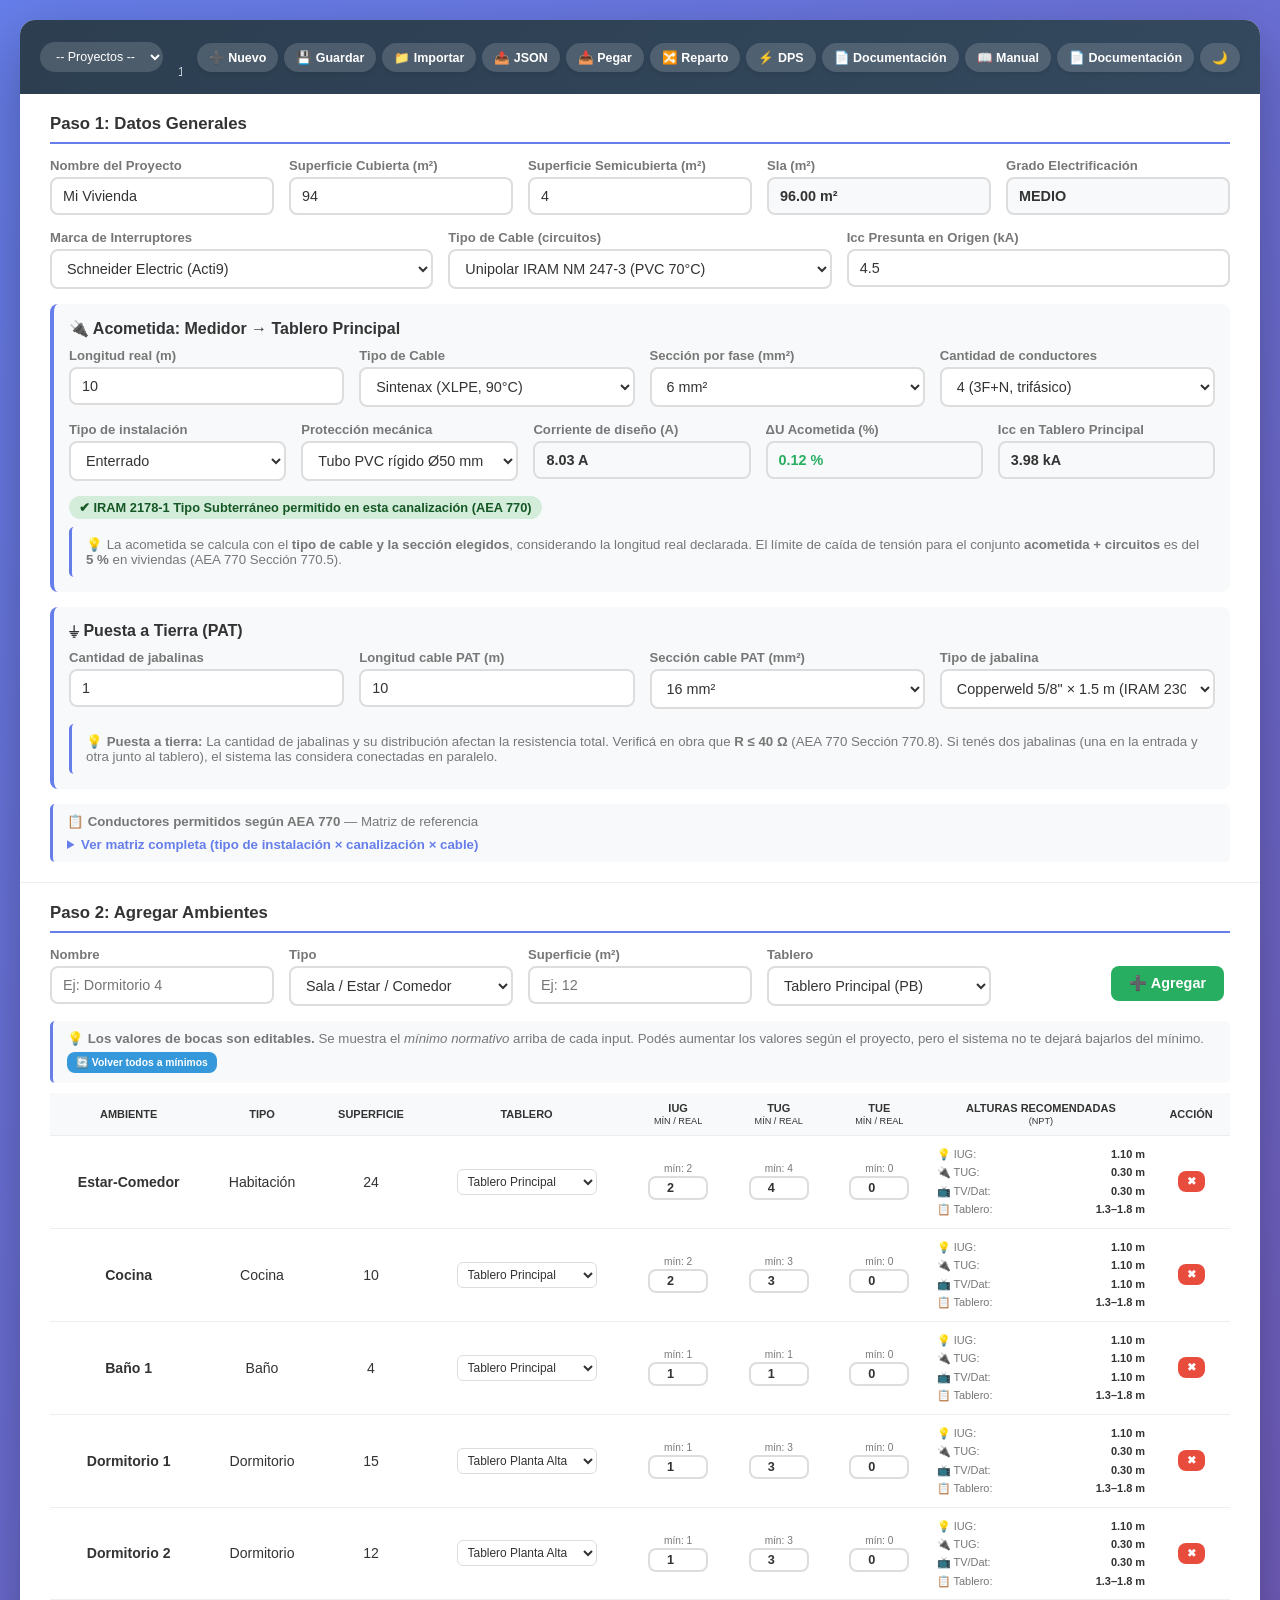
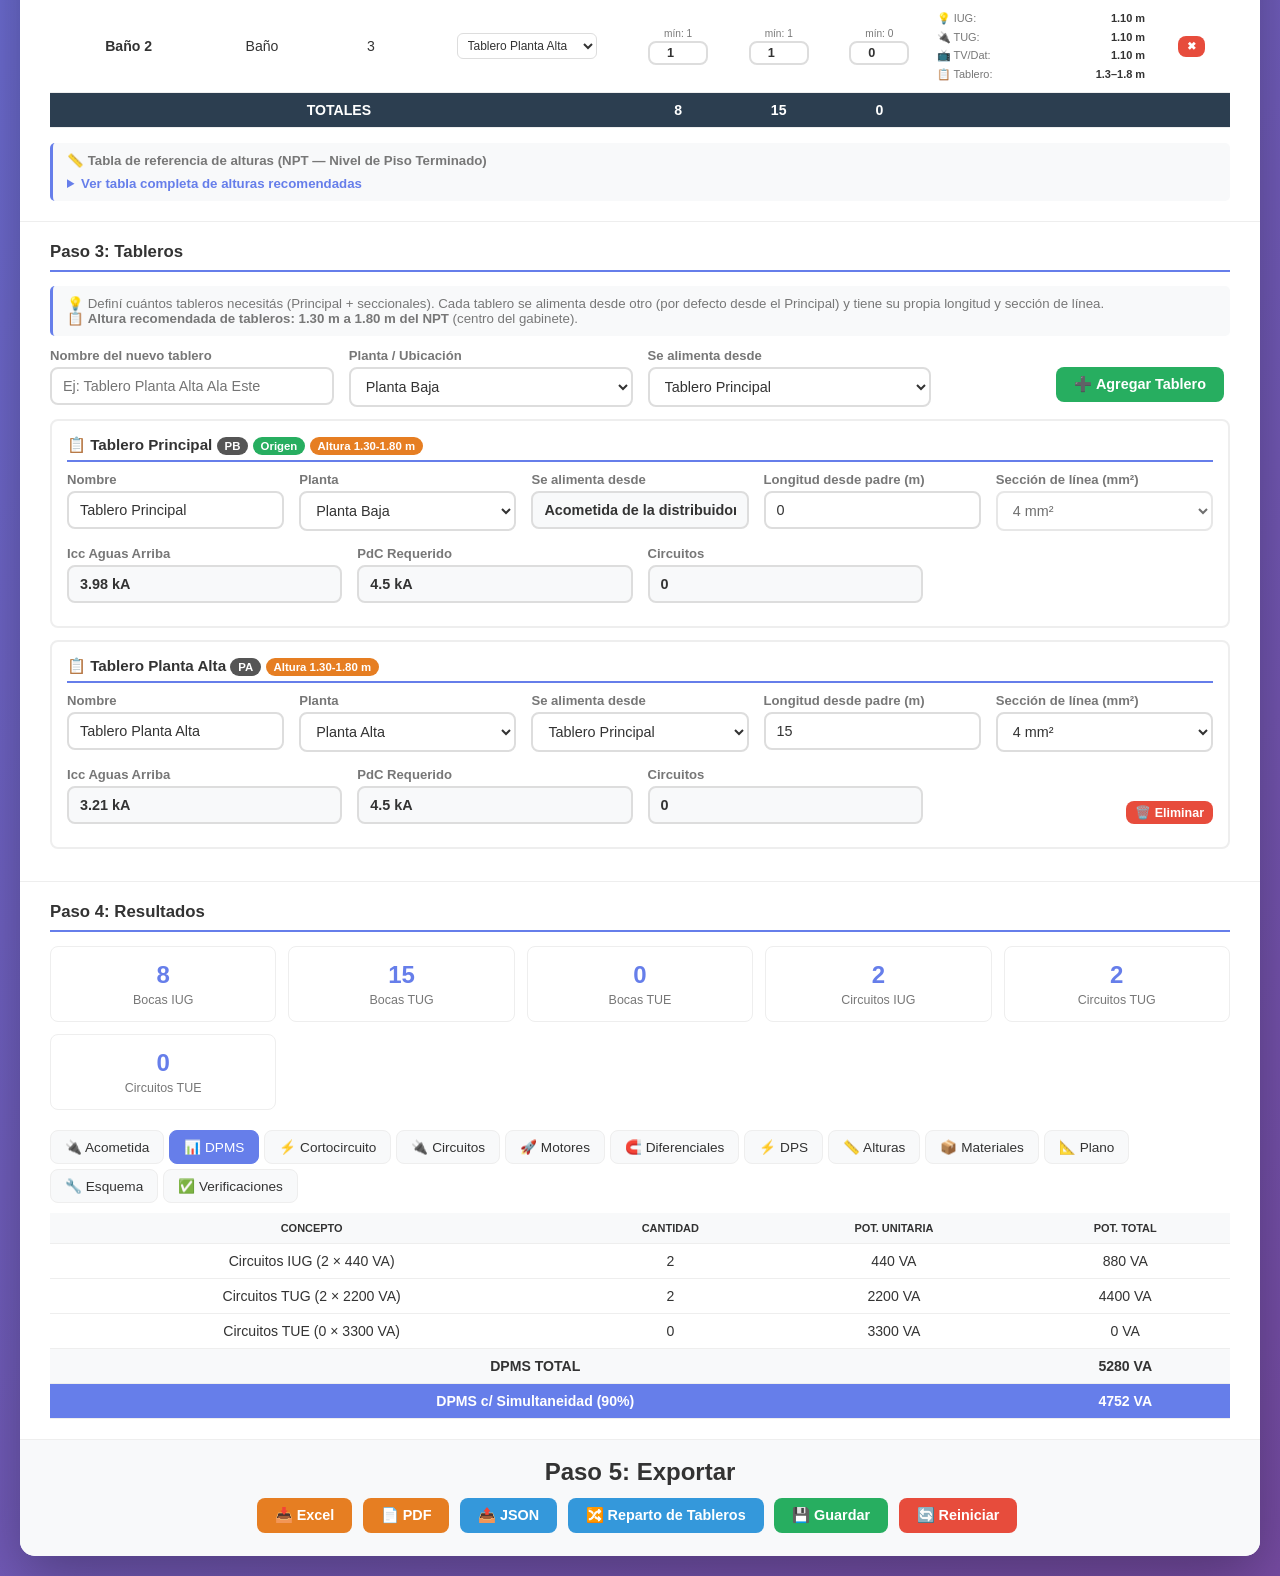
==== documentacion.html @ 88bc4b2a "Add files via upload" ====
<!DOCTYPE html>
<html lang="es">
<head>
<meta charset="UTF-8">
<meta name="viewport" content="width=device-width, initial-scale=1.0">
<title>Módulo de Documentación - AEA 770</title>

<link rel="manifest" href="manifest.json">
<link rel="icon" type="image/png" sizes="192x192" href="icons/icon-192.png">
<link rel="icon" type="image/png" sizes="512x512" href="icons/icon-512.png">
<link rel="apple-touch-icon" href="icons/icon-192.png">
<meta name="theme-color" content="#667eea">
<meta name="apple-mobile-web-app-capable" content="yes">
<meta name="apple-mobile-web-app-status-bar-style" content="black-translucent">
<meta name="apple-mobile-web-app-title" content="AEA 770">

<!-- CSS separado -->
<link rel="stylesheet" href="css/base.css">
<link rel="stylesheet" href="css/dps.css">
<link rel="stylesheet" href="css/documentacion.css">

<!-- Librerías LOCALES -->
<script src="libs/jspdf.umd.min.js"></script>
<script src="libs/jspdf.plugin.autotable.min.js"></script>
<script src="libs/xlsx.full.min.js"></script>
</head>
<body>
    <div class="container">
        <header>
            <h1>📄 Módulo de Documentación (AEA 770 Anexo A)</h1>
            <div class="header-actions">
                <button onclick="toggleTema()">🌙 Tema</button>
                <button onclick="volverAlDiseno()">← Volver al Diseño</button>
            </div>
        </header>

        <div class="content" id="mainContent">
            <!-- Contenido generado por JS -->
        </div>
    </div>

    <script src="js/documentacion.js"></script>
</body>
</html>
---- css/base.css ----
/* ============================================================
   BASE.CSS - Estilos compartidos por toda la Suite AEA 770
   ============================================================ */

/* --- Variables de color (tema claro) --- */
:root {
    --bg-gradient: linear-gradient(135deg, #667eea 0%, #764ba2 100%);
    --card-bg: #ffffff;
    --card-header: linear-gradient(135deg, #2c3e50 0%, #34495e 100%);
    --text: #333;
    --text-light: #777;
    --border: #eee;
    --input-bg: #fff;
    --input-border: #ddd;
    --table-header: #f8f9fa;
    --table-hover: #f8f9fa;
    --accent: #667eea;
    --accent-dark: #5568d3;
    --ok: #d4edda;
    --ok-text: #155724;
    --ok-border: #27ae60;
    --warn: #fff3cd;
    --warn-text: #856404;
    --warn-border: #f39c12;
    --error: #f8d7da;
    --error-text: #721c24;
    --error-border: #e74c3c;
    --info: #d1ecf1;
    --info-text: #0c5460;
}

/* --- Variables de color (tema oscuro) --- */
body.dark {
    --bg-gradient: linear-gradient(135deg, #1a1a2e 0%, #16213e 100%);
    --card-bg: #1e1e2e;
    --card-header: linear-gradient(135deg, #0f0f1a 0%, #1a1a2e 100%);
    --text: #e0e0e0;
    --text-light: #aaa;
    --border: #333;
    --input-bg: #2a2a3e;
    --input-border: #444;
    --table-header: #2a2a3e;
    --table-hover: #2f2f45;
    --accent: #7b8ff0;
    --accent-dark: #667eea;
    --ok: #1e3a2e;
    --ok-text: #a8e6c4;
    --warn: #3d2f10;
    --warn-text: #f7d488;
    --error: #3d1a1f;
    --error-text: #f5a5ad;
    --info: #102a35;
    --info-text: #a8e0ec;
}

/* --- Reset --- */
* {
    box-sizing: border-box;
    margin: 0;
    padding: 0;
    transition: background-color 0.3s, color 0.3s;
}

/* --- Tipografía base --- */
body {
    font-family: 'Segoe UI', Tahoma, Geneva, Verdana, sans-serif;
    background: var(--bg-gradient);
    min-height: 100vh;
    padding: 20px;
    color: var(--text);
}

/* --- Contenedor principal --- */
.container {
    max-width: 1500px;
    margin: 0 auto;
    background: var(--card-bg);
    border-radius: 15px;
    box-shadow: 0 20px 60px rgba(0,0,0,0.3);
    overflow: hidden;
}

/* --- Header --- */
header {
    background: var(--card-header);
    color: white;
    padding: 15px 20px;
    display: grid;
    grid-template-columns: auto 1fr auto;
    gap: 15px;
    align-items: center;
}
.header-left { display: flex; align-items: center; gap: 10px; }
.header-center { text-align: center; min-width: 0; }
.header-center h1 { font-size: 1.4em; margin-bottom: 3px; white-space: nowrap; overflow: hidden; text-overflow: ellipsis; }
.header-center p { font-size: 0.78em; opacity: 0.8; white-space: nowrap; overflow: hidden; text-overflow: ellipsis; }
.header-right { display: flex; gap: 6px; flex-wrap: wrap; justify-content: flex-end; align-items: center; }
.header-right button {
    background: rgba(255,255,255,0.15);
    border: none; color: white;
    padding: 7px 12px; border-radius: 18px;
    cursor: pointer; font-size: 0.78em;
    margin: 0; white-space: nowrap; width: auto;
    box-shadow: 0 2px 4px rgba(0,0,0,0.1);
    transition: transform 0.2s, background 0.3s;
}
.header-right button:hover { background: rgba(255,255,255,0.3); transform: translateY(-2px); }

/* --- Controles de formulario --- */
label { display: block; font-weight: 600; margin-bottom: 4px; color: var(--text-light); font-size: 0.82em; }
input, select, textarea {
    width: 100%; padding: 9px 11px;
    border: 2px solid var(--input-border);
    border-radius: 8px; font-size: 0.9em;
    background: var(--input-bg); color: var(--text);
}
input:focus, select:focus, textarea:focus { outline: none; border-color: var(--accent); }
input[readonly] { background: var(--table-header); font-weight: 700; }

/* --- Botones --- */
button {
    background: var(--accent); color: white;
    border: none; padding: 9px 18px;
    border-radius: 8px; font-size: 0.9em;
    font-weight: 600; cursor: pointer;
    margin-right: 6px; margin-bottom: 5px;
}
button:hover { background: var(--accent-dark); }
button.danger { background: #e74c3c; }
button.danger:hover { background: #c0392b; }
button.success { background: #27ae60; }
button.success:hover { background: #229954; }
button.export { background: #e67e22; }
button.export:hover { background: #d35400; }
button.info { background: #3498db; }
button.info:hover { background: #2980b9; }
button.small { padding: 4px 9px; font-size: 0.78em; margin: 0; }

/* --- Tablas --- */
table { width: 100%; border-collapse: collapse; margin-top: 10px; font-size: 0.88em; }
th, td { padding: 9px 7px; text-align: center; border-bottom: 1px solid var(--border); }
th { background: var(--table-header); color: var(--text); font-weight: 700; font-size: 0.78em; text-transform: uppercase; }
tr:hover { background: var(--table-hover); }

/* --- Badges --- */
.badge { display: inline-block; padding: 4px 10px; border-radius: 20px; font-size: 0.8em; font-weight: 700; }
.badge.ok { background: var(--ok); color: var(--ok-text); }
.badge.warn { background: var(--warn); color: var(--warn-text); }
.badge.error { background: var(--error); color: var(--error-text); }
.badge.info { background: var(--info); color: var(--info-text); }

/* --- Tarjetas y stats --- */
.result-card { background: var(--table-header); border-left: 4px solid var(--accent); padding: 15px; border-radius: 8px; margin-bottom: 15px; }
.result-card h3 { color: var(--text); font-size: 1em; margin-bottom: 10px; }
.grid-2 { display: grid; grid-template-columns: repeat(auto-fit, minmax(190px, 1fr)); gap: 12px; }
.stat { background: var(--card-bg); padding: 14px; border-radius: 8px; text-align: center; border: 1px solid var(--border); }
.stat .value { font-size: 1.5em; font-weight: 700; color: var(--accent); }
.stat .label { font-size: 0.78em; color: var(--text-light); margin-top: 4px; }

/* --- Acciones --- */
.actions { padding: 18px 30px; background: var(--table-header); text-align: center; }
.empty-msg { text-align: center; color: var(--text-light); padding: 20px; font-style: italic; }

/* --- Info tip --- */
.info-tip { background: var(--table-header); border-left: 3px solid var(--accent); padding: 10px 14px; border-radius: 5px; font-size: 0.83em; margin-top: 10px; color: var(--text-light); }

/* --- Marca badge --- */
.marca-badge { display: inline-block; padding: 3px 8px; border-radius: 12px; font-size: 0.75em; font-weight: 700; background: var(--accent); color: white; }

/* --- Modal --- */
.modal { display: none; position: fixed; top: 0; left: 0; width: 100%; height: 100%; background: rgba(0,0,0,0.7); z-index: 1000; justify-content: center; align-items: center; }
.modal.active { display: flex; }
.modal-content { background: var(--card-bg); color: var(--text); padding: 25px; border-radius: 12px; max-width: 700px; width: 90%; max-height: 85vh; overflow-y: auto; }
.modal-content h3 { margin-bottom: 15px; }
.modal-content textarea { width: 100%; height: 200px; padding: 10px; font-family: monospace; font-size: 0.8em; background: var(--input-bg); color: var(--text); border: 2px solid var(--input-border); border-radius: 8px; }

/* --- Tabs --- */
.tabs { display: flex; gap: 5px; margin-bottom: 10px; flex-wrap: wrap; }
.tab { padding: 8px 14px; background: var(--table-header); border: 1px solid var(--border); border-radius: 8px; cursor: pointer; font-size: 0.85em; color: var(--text); }
.tab.active { background: var(--accent); color: white; border-color: var(--accent); }
.tab-content { display: none; }
.tab-content.active { display: block; }

/* --- Toast --- */
.toast { position: fixed; bottom: 20px; right: 20px; background: #2c3e50; color: white; padding: 12px 20px; border-radius: 8px; font-size: 0.9em; z-index: 2000; box-shadow: 0 4px 12px rgba(0,0,0,0.3); }

/* --- Responsive --- */
@media (max-width: 900px) {
    header { grid-template-columns: 1fr; text-align: center; }
    .header-left, .header-center, .header-right { justify-content: center; }
    .header-center h1 { white-space: normal; }
    .header-center p { white-space: normal; }
    .header-right { flex-wrap: wrap; }
}
@media (max-width: 700px) {
    .form-row { flex-direction: column; }
    header h1 { font-size: 1.2em; }
    .stat .value { font-size: 1.2em; }
}
---- css/dps.css ----
/* ============================================================
   DPS.CSS - Estilos específicos del módulo de DPS
   ============================================================ */

/* --- Contenedor (más chico que el de la suite principal) --- */
.container {
    max-width: 1100px;
    margin: 20px auto;
    background: var(--card-bg);
    border-radius: 12px;
    box-shadow: 0 8px 30px rgba(0,0,0,0.1);
    overflow: hidden;
}

/* --- Header del DPS (más simple que el de la suite) --- */
header {
    background: var(--card-header);
    color: white;
    padding: 20px 30px;
    display: flex;
    justify-content: space-between;
    align-items: center;
    flex-wrap: wrap;
    gap: 10px;
}
header h1 { font-size: 1.5em; }
header .header-actions { display: flex; gap: 10px; flex-wrap: wrap; }
header button {
    background: rgba(255,255,255,0.15);
    color: white; border: none;
    padding: 8px 16px; border-radius: 8px;
    cursor: pointer; font-weight: 600;
    font-size: 0.9em;
}
header button:hover { background: rgba(255,255,255,0.3); }

/* --- Contenido principal --- */
.content { padding: 30px; }
.content h2 {
    font-size: 1.2em;
    border-bottom: 2px solid var(--accent);
    padding-bottom: 10px;
    margin-bottom: 20px;
    margin-top: 25px;
}
.content h2:first-child { margin-top: 0; }

/* --- Grid de formulario --- */
.form-grid {
    display: grid;
    grid-template-columns: repeat(auto-fit, minmax(280px, 1fr));
    gap: 15px;
    margin-bottom: 15px;
}

/* --- Result box (con estilos propios del DPS) --- */
.result-box {
    margin-top: 20px;
    padding: 20px;
    border-radius: 8px;
    border-left: 5px solid;
    line-height: 1.6;
}
.result-box.ok { background: var(--ok); border-color: var(--ok-border); color: var(--ok-text); }
.result-box.warn { background: var(--warn); border-color: var(--warn-border); color: var(--warn-text); }
.result-box.error { background: var(--error); border-color: var(--error-border); color: var(--error-text); }
.result-box h3 { margin-bottom: 10px; font-size: 1.1em; }
.result-box ul { margin-left: 20px; margin-top: 8px; }
.result-box li { margin-bottom: 5px; }

/* --- Tabla (más específica del DPS) --- */
table {
    width: 100%;
    border-collapse: collapse;
    margin-top: 15px;
    font-size: 0.9em;
}
th, td {
    padding: 10px 8px;
    text-align: left;
    border-bottom: 1px solid var(--border);
}
th {
    background: var(--accent);
    color: white;
    font-weight: 600;
    font-size: 0.85em;
    text-transform: uppercase;
}
tr:hover { background: var(--bg); }

/* --- Badges (más específicos del DPS) --- */
.badge {
    display: inline-block;
    padding: 3px 10px;
    border-radius: 12px;
    font-size: 0.8em;
    font-weight: 700;
}
.badge.ok { background: var(--ok); color: var(--ok-text); }
.badge.warn { background: var(--warn); color: var(--warn-text); }
.badge.error { background: var(--error); color: var(--error-text); }
.badge.info { background: var(--info); color: var(--info-text); }

/* --- Actions (barra inferior de botones) --- */
.actions {
    margin-top: 30px;
    padding-top: 20px;
    border-top: 2px solid var(--border);
    text-align: right;
    display: flex;
    justify-content: space-between;
    flex-wrap: wrap;
    gap: 10px;
}
.actions button {
    background: var(--accent);
    color: white;
    border: none;
    padding: 12px 24px;
    border-radius: 8px;
    cursor: pointer;
    font-weight: 600;
    font-size: 1em;
}
.actions button:hover { background: var(--accent-dark); }
.actions button.success { background: #27ae60; }
.actions button.success:hover { background: #229954; }
.actions .actions-right { display: flex; gap: 10px; flex-wrap: wrap; }

/* --- Stat grid (tarjetas de estadísticas) --- */
.stat-grid {
    display: grid;
    grid-template-columns: repeat(auto-fit, minmax(160px, 1fr));
    gap: 12px;
    margin: 15px 0;
}
.stat {
    background: var(--bg);
    padding: 15px;
    border-radius: 8px;
    text-align: center;
    border: 1px solid var(--border);
}
.stat .value {
    font-size: 1.6em;
    font-weight: 700;
    color: var(--accent);
}
.stat .label {
    font-size: 0.8em;
    color: var(--text-light);
    margin-top: 4px;
}

/* --- Card (contenedor de notas) --- */
.card {
    background: var(--bg);
    border: 1px solid var(--border);
    border-radius: 8px;
    padding: 15px;
    margin-top: 15px;
}
.card h4 {
    margin-bottom: 10px;
    color: var(--text);
    font-size: 1em;
}
/* Alias para compatibilidad con dps.css y reparto.css */
:root {
    --bg: var(--table-header);
    --card: var(--card-bg);
    --header: var(--card-header);
}
body.dark {
    --bg: var(--table-header);
    --card: var(--card-bg);
    --header: var(--card-header);
}
---- css/documentacion.css ----
/* ============================================================
   DOCUMENTACION.CSS - Estilos del Módulo de Documentación
   ============================================================ */

.container {
    max-width: 1200px;
    margin: 20px auto;
    background: var(--card-bg);
    border-radius: 12px;
    box-shadow: 0 8px 30px rgba(0,0,0,0.1);
    overflow: hidden;
}

header {
    background: var(--card-header);
    color: white;
    padding: 20px 30px;
    display: flex;
    justify-content: space-between;
    align-items: center;
    flex-wrap: wrap;
    gap: 10px;
}
header h1 { font-size: 1.4em; }
header .header-actions { display: flex; gap: 10px; flex-wrap: wrap; }
header button {
    background: rgba(255,255,255,0.15);
    color: white; border: none;
    padding: 8px 16px; border-radius: 8px;
    cursor: pointer; font-weight: 600;
    font-size: 0.9em;
}
header button:hover { background: rgba(255,255,255,0.3); }

.content { padding: 30px; }

/* Documentos listados */
.doc-list { display: grid; gap: 15px; margin-top: 15px; }
.doc-item {
    background: var(--table-header);
    border-left: 4px solid var(--accent);
    padding: 15px 20px;
    border-radius: 8px;
    display: flex;
    justify-content: space-between;
    align-items: center;
    flex-wrap: wrap;
    gap: 10px;
}
.doc-item h4 {
    margin: 0 0 4px;
    color: var(--text);
    font-size: 1em;
}
.doc-item p {
    margin: 0;
    color: var(--text-light);
    font-size: 0.85em;
}
.doc-item .doc-info { flex: 1; min-width: 250px; }

/* Preview de la memoria técnica */
.memoria-preview {
    background: var(--input-bg);
    border: 1px solid var(--border);
    border-radius: 8px;
    padding: 20px;
    max-height: 400px;
    overflow-y: auto;
    font-size: 0.9em;
    line-height: 1.6;
    white-space: pre-wrap;
    font-family: 'Courier New', monospace;
    color: var(--text);
    margin-top: 10px;
}

/* Preview del esquema SVG */
.svg-preview {
    background: var(--card-bg);
    border: 1px solid var(--border);
    border-radius: 8px;
    padding: 15px;
    overflow-x: auto;
    max-height: 500px;
}
.svg-preview svg { display: block; margin: 0 auto; max-width: 100%; }

/* Preview de tabla de materiales */
.tabla-preview {
    max-height: 400px;
    overflow-y: auto;
    border: 1px solid var(--border);
    border-radius: 8px;
    margin-top: 10px;
}

/* Botones de acción principales */
.botones-principales {
    display: flex;
    gap: 12px;
    flex-wrap: wrap;
    margin: 20px 0;
}
.btn-generar {
    background: linear-gradient(135deg, #667eea, #764ba2);
    color: white;
    border: none;
    padding: 14px 28px;
    border-radius: 10px;
    font-size: 1em;
    font-weight: 700;
    cursor: pointer;
    box-shadow: 0 4px 15px rgba(102,126,234,0.4);
    transition: transform 0.2s, box-shadow 0.2s;
}
.btn-generar:hover {
    transform: translateY(-2px);
    box-shadow: 0 6px 20px rgba(102,126,234,0.6);
}
.btn-generar:disabled {
    background: #888;
    cursor: not-allowed;
    box-shadow: none;
    transform: none;
}
.btn-secundario {
    background: #3498db;
    color: white;
    border: none;
    padding: 10px 20px;
    border-radius: 8px;
    font-size: 0.9em;
    font-weight: 600;
    cursor: pointer;
}

/* Estado de generación */
.status-panel {
    padding: 15px;
    border-radius: 8px;
    margin: 15px 0;
    font-size: 0.9em;
    border-left: 4px solid;
}
.status-panel.ok { background: var(--ok); color: var(--ok-text); border-color: var(--ok-border); }
.status-panel.error { background: var(--error); color: var(--error-text); border-color: var(--error-border); }
.status-panel.warn { background: var(--warn); color: var(--warn-text); border-color: var(--warn-border); }
.status-panel.info { background: var(--info); color: var(--info-text); border-color: var(--accent); }

/* Checklist Anexo A */
.checklist { margin-top: 15px; }
.checklist-item {
    display: flex;
    align-items: center;
    gap: 10px;
    padding: 8px 12px;
    border-bottom: 1px solid var(--border);
    font-size: 0.9em;
}
.checklist-item .check-icon { font-size: 1.2em; }
.checklist-item.ok .check-icon { color: var(--ok-border); }
.checklist-item.error .check-icon { color: var(--error-border); }
.checklist-item.warn .check-icon { color: var(--warn-border); }

/* Responsive */
@media (max-width: 700px) {
    .content { padding: 15px; }
    header h1 { font-size: 1.1em; }
    .doc-item { flex-direction: column; align-items: flex-start; }
}
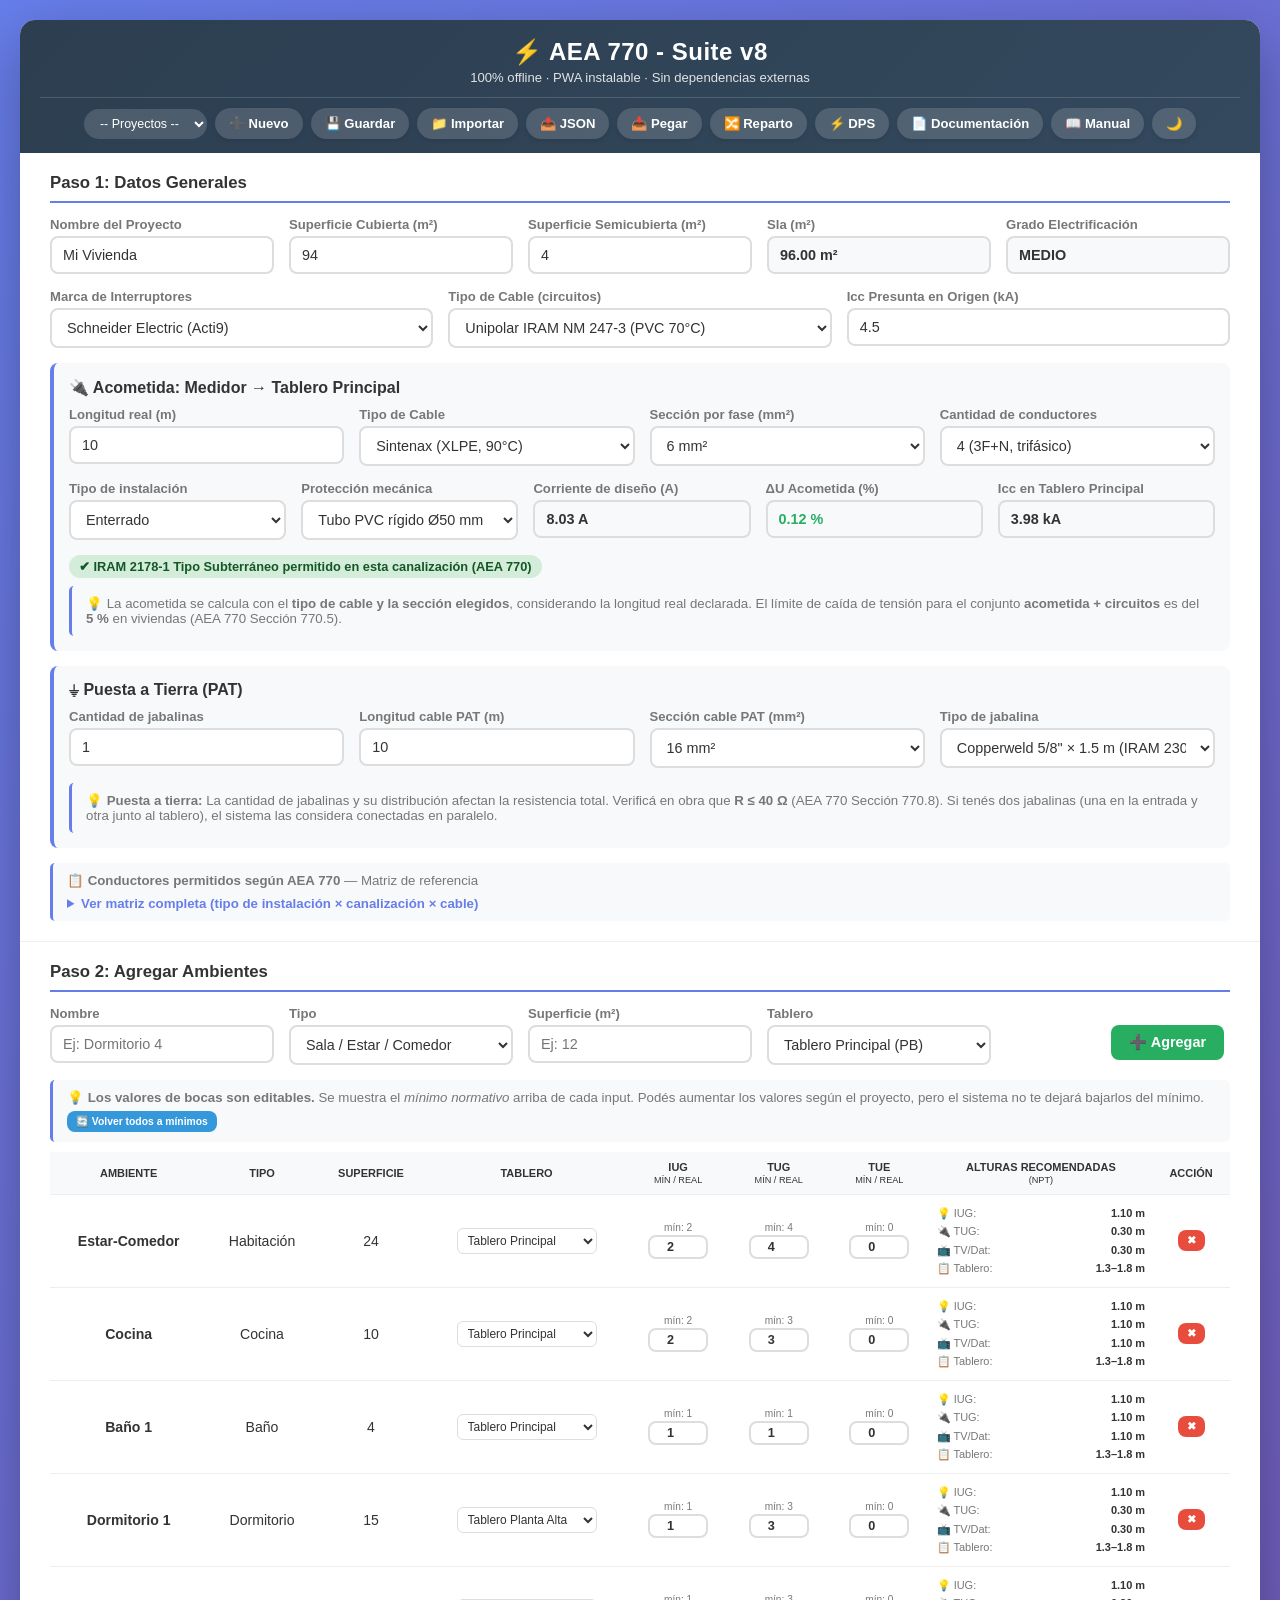
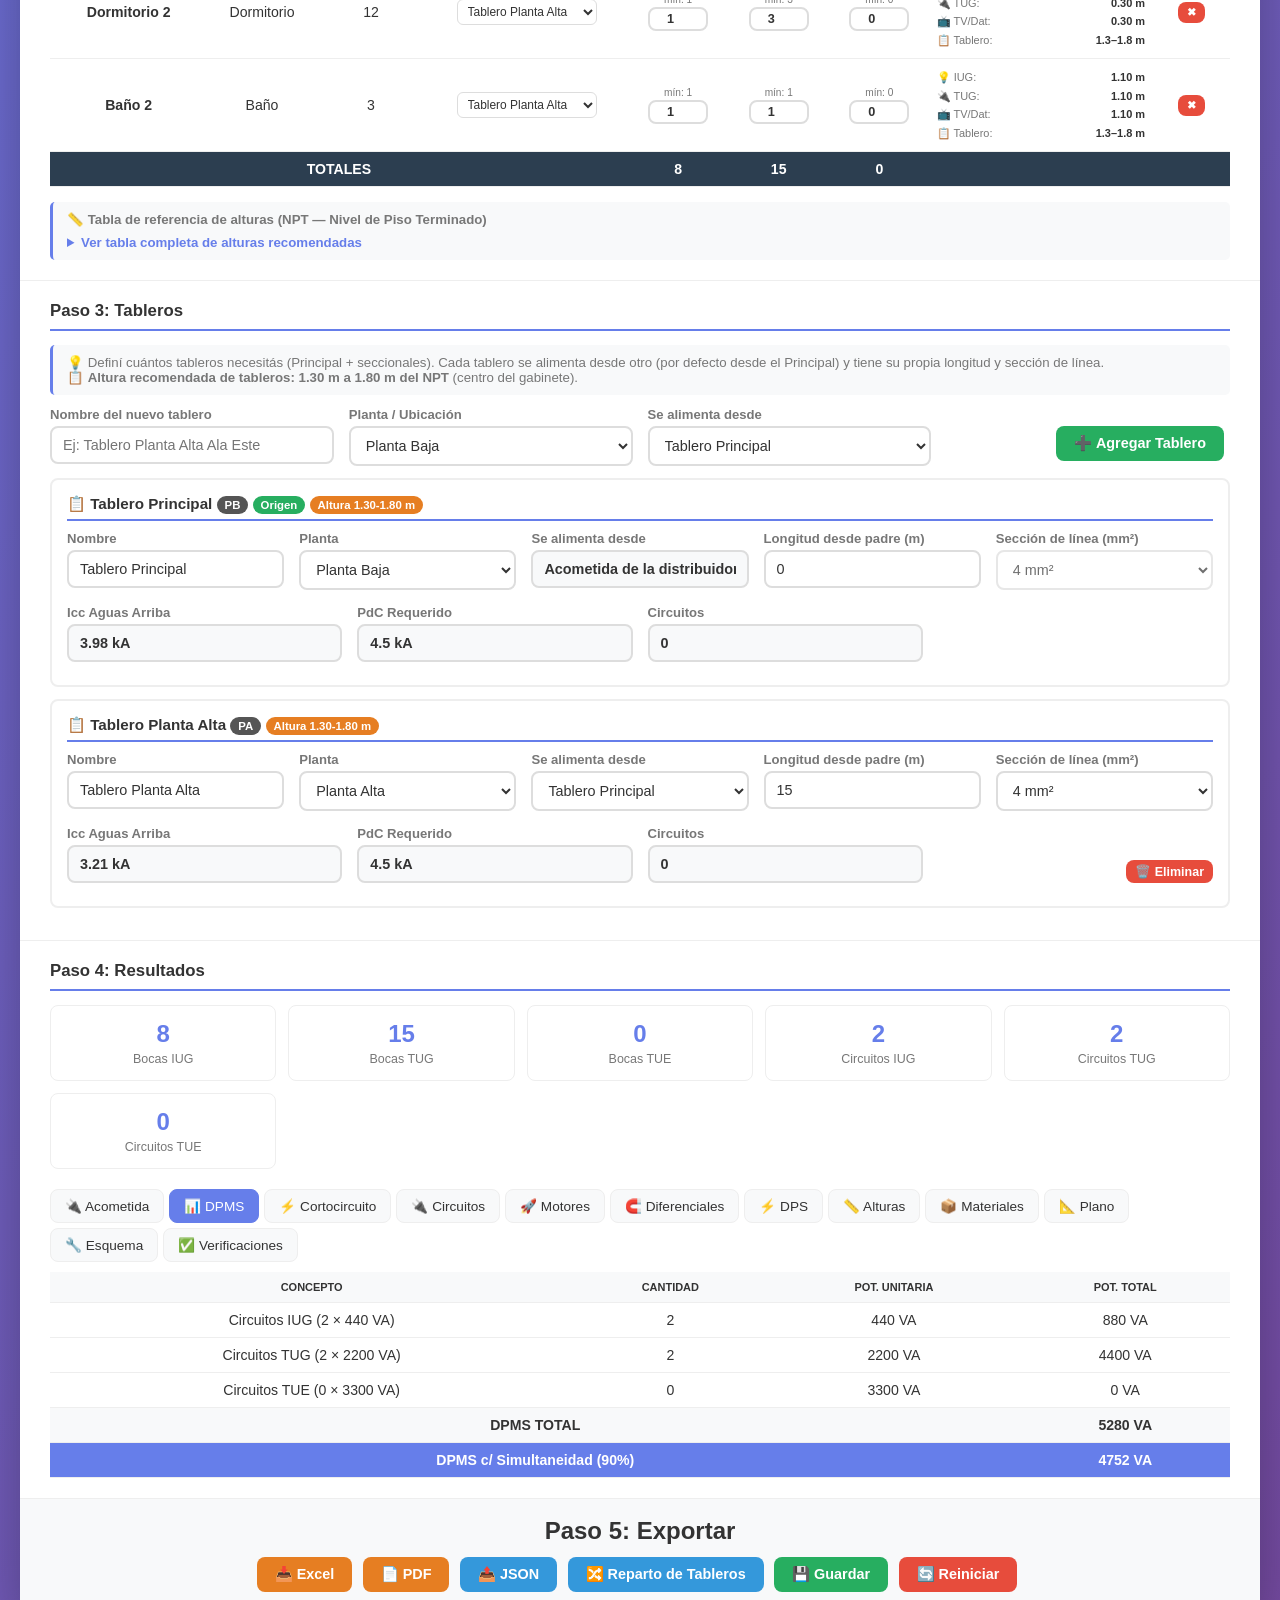
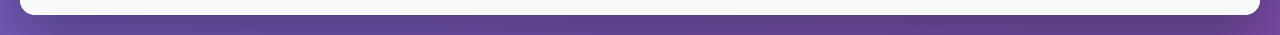
==== commit 13959a72: "Add files via upload" ====
--- a/documentacion.html
+++ b/documentacion.html
@@ -10,9 +10,9 @@
 <link rel="icon" type="image/png" sizes="512x512" href="icons/icon-512.png">
 <link rel="apple-touch-icon" href="icons/icon-192.png">
 <meta name="theme-color" content="#667eea">
-<meta name="apple-mobile-web-app-capable" content="yes">
-<meta name="apple-mobile-web-app-status-bar-style" content="black-translucent">
-<meta name="apple-mobile-web-app-title" content="AEA 770">
+<meta name="mobile-web-app-capable" content="yes">
+<meta name="mobile-web-app-status-bar-style" content="black-translucent">
+<meta name="mobile-web-app-title" content="AEA 770">
 
 <!-- CSS separado -->
 <link rel="stylesheet" href="css/base.css">
@@ -27,8 +27,11 @@
 <body>
     <div class="container">
         <header>
-            <h1>📄 Módulo de Documentación (AEA 770 Anexo A)</h1>
-            <div class="header-actions">
+            <div class="header-center">
+                <h1>📄 Módulo de Documentación</h1>
+                <p>AEA 770 — Anexo A</p>
+            </div>
+            <div class="header-right">
                 <button onclick="toggleTema()">🌙 Tema</button>
                 <button onclick="volverAlDiseno()">← Volver al Diseño</button>
             </div>
--- a/css/base.css
+++ b/css/base.css
@@ -80,31 +80,82 @@
     overflow: hidden;
 }
 
-/* --- Header --- */
+/* --- Header (layout: título arriba, botones abajo) --- */
 header {
     background: var(--card-header);
     color: white;
-    padding: 15px 20px;
-    display: grid;
-    grid-template-columns: auto 1fr auto;
-    gap: 15px;
+    padding: 18px 20px 14px;
+    display: flex;
+    flex-direction: column;
+    gap: 12px;
+    align-items: stretch;
+}
+
+/* Fila superior: selector + título (centrado) */
+.header-left {
+    display: flex;
     align-items: center;
-}
-.header-left { display: flex; align-items: center; gap: 10px; }
-.header-center { text-align: center; min-width: 0; }
-.header-center h1 { font-size: 1.4em; margin-bottom: 3px; white-space: nowrap; overflow: hidden; text-overflow: ellipsis; }
-.header-center p { font-size: 0.78em; opacity: 0.8; white-space: nowrap; overflow: hidden; text-overflow: ellipsis; }
-.header-right { display: flex; gap: 6px; flex-wrap: wrap; justify-content: flex-end; align-items: center; }
+    justify-content: center;
+    gap: 10px;
+    order: 1;
+    flex-wrap: wrap;
+}
+
+.header-center {
+    text-align: center;
+    min-width: 0;
+    order: 1;   /* va en la misma fila que header-left */
+    flex: 1;
+}
+
+.header-center h1 {
+    font-size: 1.5em;
+    margin-bottom: 4px;
+    white-space: normal;
+    overflow: visible;
+    text-overflow: clip;
+    letter-spacing: 0.5px;
+}
+
+.header-center p {
+    font-size: 0.82em;
+    opacity: 0.85;
+    white-space: normal;
+    overflow: visible;
+    text-overflow: clip;
+}
+
+/* Fila inferior: botones centrados */
+.header-right {
+    display: flex;
+    gap: 8px;
+    flex-wrap: wrap;
+    justify-content: center;
+    align-items: center;
+    order: 2;
+    padding-top: 10px;
+    border-top: 1px solid rgba(255,255,255,0.15);
+}
+
 .header-right button {
     background: rgba(255,255,255,0.15);
-    border: none; color: white;
-    padding: 7px 12px; border-radius: 18px;
-    cursor: pointer; font-size: 0.78em;
-    margin: 0; white-space: nowrap; width: auto;
+    border: none;
+    color: white;
+    padding: 8px 14px;
+    border-radius: 18px;
+    cursor: pointer;
+    font-size: 0.82em;
+    margin: 0;
+    white-space: nowrap;
+    width: auto;
     box-shadow: 0 2px 4px rgba(0,0,0,0.1);
     transition: transform 0.2s, background 0.3s;
 }
-.header-right button:hover { background: rgba(255,255,255,0.3); transform: translateY(-2px); }
+
+.header-right button:hover {
+    background: rgba(255,255,255,0.3);
+    transform: translateY(-2px);
+}
 
 /* --- Controles de formulario --- */
 label { display: block; font-weight: 600; margin-bottom: 4px; color: var(--text-light); font-size: 0.82em; }
